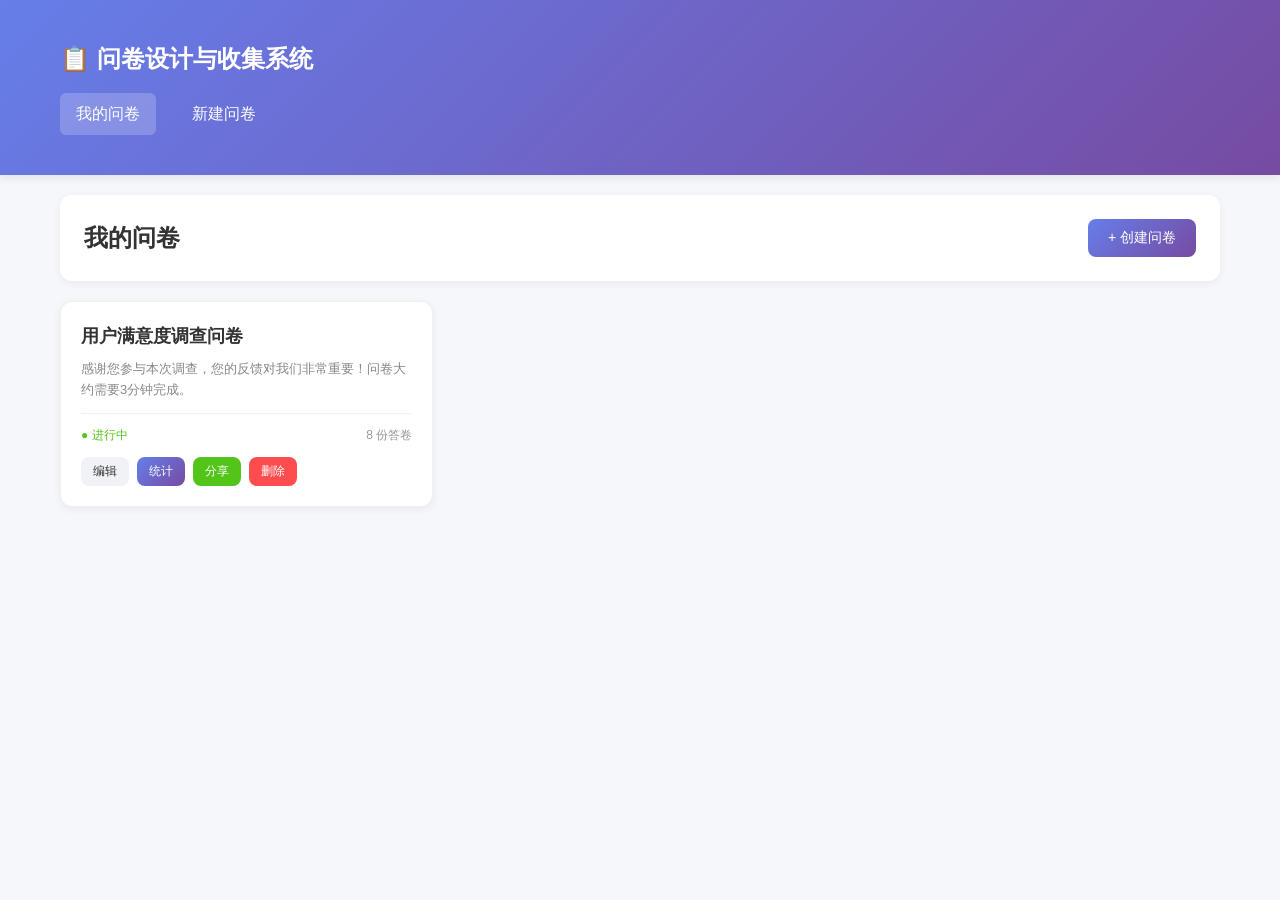
==== index.html @ a217283f "第1轮评测 - 实现一个在线问卷设计与收集系统。问卷编辑器支持多种题型：单选题、多选题、下拉选择、文本填空、评分量。" ====
<!DOCTYPE html>
<html lang="zh-CN">
<head>
    <meta charset="UTF-8">
    <meta name="viewport" content="width=device-width, initial-scale=1.0">
    <title>问卷设计与收集系统</title>
    <link rel="stylesheet" href="css/style.css">
</head>
<body>
    <div class="header">
        <div class="container">
            <h1>📋 问卷设计与收集系统</h1>
            <nav class="nav">
                <a href="index.html" class="active">我的问卷</a>
                <a href="editor.html">新建问卷</a>
            </nav>
        </div>
    </div>

    <div class="container">
        <div class="card">
            <div style="display: flex; justify-content: space-between; align-items: center;">
                <h2>我的问卷</h2>
                <button class="btn btn-primary" onclick="window.location.href='editor.html'">
                    + 创建问卷
                </button>
            </div>
        </div>

        <div id="surveyList" class="survey-list"></div>

        <div id="emptyState" class="card empty-state" style="display: none;">
            <div class="icon">📝</div>
            <h3>还没有问卷</h3>
            <p>点击上方按钮创建你的第一份问卷</p>
        </div>
    </div>

    <div id="deleteModal" class="modal hidden">
        <div class="modal-content">
            <div class="modal-header">
                <h2>确认删除</h2>
                <button class="modal-close" onclick="closeDeleteModal()">&times;</button>
            </div>
            <p>确定要删除这份问卷吗？所有答卷数据也将被删除，此操作不可恢复。</p>
            <div class="modal-footer">
                <button class="btn btn-secondary" onclick="closeDeleteModal()">取消</button>
                <button class="btn btn-danger" onclick="confirmDelete()">确认删除</button>
            </div>
        </div>
    </div>

    <div id="shareModal" class="modal hidden">
        <div class="modal-content">
            <div class="modal-header">
                <h2>分享问卷</h2>
                <button class="modal-close" onclick="closeShareModal()">&times;</button>
            </div>
            <div class="tabs">
                <div class="tab active" onclick="switchShareTab('link')">分享链接</div>
                <div class="tab" onclick="switchShareTab('embed')">嵌入代码</div>
            </div>
            <div id="linkTab" class="tab-content active">
                <label class="form-label">答题链接</label>
                <div class="share-link">
                    <input type="text" id="shareUrl" readonly>
                    <button class="btn btn-primary btn-sm" onclick="copyShareUrl()">复制</button>
                </div>
                <p style="font-size: 13px; color: #888; margin-top: 8px;">
                    将此链接分享给答题者，他们可以通过链接直接访问问卷
                </p>
            </div>
            <div id="embedTab" class="tab-content">
                <label class="form-label">iframe 嵌入代码</label>
                <div class="embed-code" id="embedCode"></div>
                <button class="btn btn-primary btn-sm" onclick="copyEmbedCode()">复制代码</button>
                <p style="font-size: 13px; color: #888; margin-top: 8px;">
                    将此代码嵌入到你的网站或博客中，用户可以直接在页面上填写问卷
                </p>
            </div>
        </div>
    </div>

    <script src="js/store.js"></script>
    <script>
        let deleteSurveyId = null;
        let shareSurveyId = null;

        function loadSurveys() {
            const surveys = SurveyStore.getSurveys();
            const listEl = document.getElementById('surveyList');
            const emptyEl = document.getElementById('emptyState');

            if (surveys.length === 0) {
                listEl.innerHTML = '';
                emptyEl.style.display = 'block';
                return;
            }

            emptyEl.style.display = 'none';
            listEl.innerHTML = surveys.map(survey => {
                const status = SurveyStore.getSurveyStatus(survey);
                const count = SurveyStore.getResponseCount(survey.id);
                const statusColor = {
                    active: '#52c41a',
                    pending: '#faad14',
                    ended: '#999',
                    full: '#ff4d4f'
                }[status.status];

                return `
                    <div class="survey-card">
                        <h3>${escapeHtml(survey.title)}</h3>
                        <p class="desc">${escapeHtml(survey.description || '暂无描述')}</p>
                        <div class="meta">
                            <span style="color: ${statusColor};">● ${status.label}</span>
                            <span>${count} 份答卷</span>
                        </div>
                        <div class="actions">
                            <button class="btn btn-secondary btn-sm" onclick="editSurvey('${survey.id}')">编辑</button>
                            <button class="btn btn-primary btn-sm" onclick="viewStats('${survey.id}')">统计</button>
                            <button class="btn btn-success btn-sm" onclick="shareSurvey('${survey.id}')">分享</button>
                            <button class="btn btn-danger btn-sm" onclick="deleteSurvey('${survey.id}')">删除</button>
                        </div>
                    </div>
                `;
            }).join('');
        }

        function editSurvey(id) {
            window.location.href = 'editor.html?id=' + id;
        }

        function viewStats(id) {
            window.location.href = 'stats.html?id=' + id;
        }

        function shareSurvey(id) {
            shareSurveyId = id;
            const shareUrl = SurveyStore.getShareUrl(id);
            const embedCode = SurveyStore.getEmbedCode(id);
            document.getElementById('shareUrl').value = shareUrl;
            document.getElementById('embedCode').textContent = embedCode;
            document.getElementById('shareModal').classList.remove('hidden');
        }

        function closeShareModal() {
            document.getElementById('shareModal').classList.add('hidden');
            shareSurveyId = null;
        }

        function switchShareTab(tab) {
            document.querySelectorAll('.tab').forEach(t => t.classList.remove('active'));
            document.querySelectorAll('.tab-content').forEach(t => t.classList.remove('active'));
            event.target.classList.add('active');
            document.getElementById(tab + 'Tab').classList.add('active');
        }

        function copyShareUrl() {
            const input = document.getElementById('shareUrl');
            input.select();
            document.execCommand('copy');
            alert('链接已复制到剪贴板');
        }

        function copyEmbedCode() {
            const code = document.getElementById('embedCode').textContent;
            const textarea = document.createElement('textarea');
            textarea.value = code;
            document.body.appendChild(textarea);
            textarea.select();
            document.execCommand('copy');
            document.body.removeChild(textarea);
            alert('嵌入代码已复制到剪贴板');
        }

        function deleteSurvey(id) {
            deleteSurveyId = id;
            document.getElementById('deleteModal').classList.remove('hidden');
        }

        function closeDeleteModal() {
            document.getElementById('deleteModal').classList.add('hidden');
            deleteSurveyId = null;
        }

        function confirmDelete() {
            if (deleteSurveyId) {
                SurveyStore.deleteSurvey(deleteSurveyId);
                closeDeleteModal();
                loadSurveys();
            }
        }

        function escapeHtml(text) {
            const div = document.createElement('div');
            div.appendChild(document.createTextNode(text));
            return div.innerHTML;
        }

        document.addEventListener('DOMContentLoaded', function() {
            SurveyStore.initSampleData();
            loadSurveys();
        });

        document.getElementById('deleteModal').addEventListener('click', function(e) {
            if (e.target === this) closeDeleteModal();
        });

        document.getElementById('shareModal').addEventListener('click', function(e) {
            if (e.target === this) closeShareModal();
        });
    </script>
</body>
</html>
---- css/style.css ----
* {
    margin: 0;
    padding: 0;
    box-sizing: border-box;
}

body {
    font-family: -apple-system, BlinkMacSystemFont, 'Segoe UI', Roboto, 'Helvetica Neue', Arial, sans-serif;
    background: #f5f7fa;
    color: #333;
    line-height: 1.6;
}

.container {
    max-width: 1200px;
    margin: 0 auto;
    padding: 20px;
}

.header {
    background: linear-gradient(135deg, #667eea 0%, #764ba2 100%);
    color: white;
    padding: 20px 0;
    box-shadow: 0 2px 10px rgba(0, 0, 0, 0.1);
}

.header h1 {
    font-size: 24px;
    font-weight: 600;
}

.nav {
    display: flex;
    gap: 20px;
    margin-top: 15px;
}

.nav a {
    color: white;
    text-decoration: none;
    padding: 8px 16px;
    border-radius: 6px;
    transition: background 0.3s;
}

.nav a:hover,
.nav a.active {
    background: rgba(255, 255, 255, 0.2);
}

.card {
    background: white;
    border-radius: 12px;
    padding: 24px;
    box-shadow: 0 2px 8px rgba(0, 0, 0, 0.06);
    margin-bottom: 20px;
}

.btn {
    display: inline-flex;
    align-items: center;
    gap: 8px;
    padding: 10px 20px;
    border: none;
    border-radius: 8px;
    cursor: pointer;
    font-size: 14px;
    font-weight: 500;
    transition: all 0.3s;
    text-decoration: none;
}

.btn-primary {
    background: linear-gradient(135deg, #667eea 0%, #764ba2 100%);
    color: white;
}

.btn-primary:hover {
    transform: translateY(-1px);
    box-shadow: 0 4px 12px rgba(102, 126, 234, 0.4);
}

.btn-secondary {
    background: #f0f2f5;
    color: #333;
}

.btn-secondary:hover {
    background: #e4e6eb;
}

.btn-danger {
    background: #ff4d4f;
    color: white;
}

.btn-danger:hover {
    background: #ff7875;
}

.btn-success {
    background: #52c41a;
    color: white;
}

.btn-success:hover {
    background: #73d13d;
}

.btn-sm {
    padding: 6px 12px;
    font-size: 12px;
}

.form-group {
    margin-bottom: 16px;
}

.form-label {
    display: block;
    margin-bottom: 6px;
    font-weight: 500;
    color: #555;
}

.form-input,
.form-textarea,
.form-select {
    width: 100%;
    padding: 10px 12px;
    border: 1px solid #d9d9d9;
    border-radius: 8px;
    font-size: 14px;
    transition: border-color 0.3s;
    font-family: inherit;
}

.form-input:focus,
.form-textarea:focus,
.form-select:focus {
    outline: none;
    border-color: #667eea;
    box-shadow: 0 0 0 3px rgba(102, 126, 234, 0.1);
}

.form-textarea {
    resize: vertical;
    min-height: 80px;
}

.survey-list {
    display: grid;
    grid-template-columns: repeat(auto-fill, minmax(300px, 1fr));
    gap: 20px;
    margin-top: 20px;
}

.survey-card {
    background: white;
    border-radius: 12px;
    padding: 20px;
    box-shadow: 0 2px 8px rgba(0, 0, 0, 0.06);
    transition: transform 0.3s, box-shadow 0.3s;
    cursor: pointer;
    border: 1px solid #f0f0f0;
}

.survey-card:hover {
    transform: translateY(-4px);
    box-shadow: 0 8px 24px rgba(0, 0, 0, 0.1);
}

.survey-card h3 {
    font-size: 18px;
    margin-bottom: 8px;
    color: #333;
}

.survey-card .desc {
    color: #888;
    font-size: 13px;
    margin-bottom: 12px;
    display: -webkit-box;
    -webkit-line-clamp: 2;
    -webkit-box-orient: vertical;
    overflow: hidden;
}

.survey-card .meta {
    display: flex;
    justify-content: space-between;
    font-size: 12px;
    color: #999;
    padding-top: 12px;
    border-top: 1px solid #f0f0f0;
}

.survey-card .actions {
    display: flex;
    gap: 8px;
    margin-top: 12px;
}

.question-item {
    background: #fafafa;
    border: 2px solid #e8e8e8;
    border-radius: 10px;
    padding: 20px;
    margin-bottom: 16px;
    transition: border-color 0.3s;
    position: relative;
}

.question-item:hover {
    border-color: #667eea;
}

.question-item.dragging {
    opacity: 0.5;
}

.question-header {
    display: flex;
    justify-content: space-between;
    align-items: flex-start;
    margin-bottom: 12px;
}

.question-type-badge {
    display: inline-block;
    padding: 4px 10px;
    background: #e8f0fe;
    color: #1976d2;
    border-radius: 4px;
    font-size: 12px;
    font-weight: 500;
}

.question-actions {
    display: flex;
    gap: 8px;
}

.question-actions button {
    padding: 4px 8px;
    border: none;
    background: transparent;
    cursor: pointer;
    color: #999;
    border-radius: 4px;
    transition: all 0.2s;
}

.question-actions button:hover {
    background: #f0f0f0;
    color: #333;
}

.question-actions .delete:hover {
    background: #fff1f0;
    color: #ff4d4f;
}

.option-item {
    display: flex;
    align-items: center;
    gap: 10px;
    margin-bottom: 8px;
    padding: 8px 12px;
    background: white;
    border: 1px solid #e8e8e8;
    border-radius: 6px;
}

.option-item input[type="text"] {
    flex: 1;
    border: none;
    outline: none;
    font-size: 14px;
}

.option-item .drag-handle {
    color: #ccc;
    cursor: move;
}

.option-item .remove-option {
    color: #ccc;
    cursor: pointer;
    background: none;
    border: none;
    padding: 4px;
}

.option-item .remove-option:hover {
    color: #ff4d4f;
}

.add-option-btn {
    display: flex;
    align-items: center;
    gap: 6px;
    padding: 8px 12px;
    background: white;
    border: 1px dashed #d9d9d9;
    border-radius: 6px;
    cursor: pointer;
    color: #666;
    font-size: 13px;
    width: 100%;
    transition: all 0.2s;
}

.add-option-btn:hover {
    border-color: #667eea;
    color: #667eea;
}

.toolbar {
    display: flex;
    gap: 10px;
    margin-bottom: 20px;
    flex-wrap: wrap;
}

.question-type-btn {
    display: flex;
    align-items: center;
    gap: 6px;
    padding: 10px 16px;
    background: white;
    border: 1px solid #d9d9d9;
    border-radius: 8px;
    cursor: pointer;
    font-size: 13px;
    transition: all 0.2s;
}

.question-type-btn:hover {
    border-color: #667eea;
    color: #667eea;
}

.survey-preview {
    max-width: 700px;
    margin: 0 auto;
}

.survey-title {
    text-align: center;
    font-size: 28px;
    margin-bottom: 12px;
    color: #333;
}

.survey-desc {
    text-align: center;
    color: #666;
    margin-bottom: 30px;
}

.question-block {
    background: white;
    border-radius: 12px;
    padding: 24px;
    margin-bottom: 16px;
    box-shadow: 0 2px 8px rgba(0, 0, 0, 0.04);
}

.question-block.hidden {
    display: none;
}

.question-title {
    font-size: 16px;
    font-weight: 600;
    margin-bottom: 16px;
    color: #333;
}

.question-title .required {
    color: #ff4d4f;
    margin-left: 4px;
}

.option-list {
    display: flex;
    flex-direction: column;
    gap: 10px;
}

.option-label {
    display: flex;
    align-items: center;
    gap: 10px;
    padding: 12px 16px;
    border: 1px solid #e8e8e8;
    border-radius: 8px;
    cursor: pointer;
    transition: all 0.2s;
}

.option-label:hover {
    border-color: #667eea;
    background: #f8f9ff;
}

.option-label.selected {
    border-color: #667eea;
    background: #f0f3ff;
}

.option-label input[type="radio"],
.option-label input[type="checkbox"] {
    width: 18px;
    height: 18px;
    accent-color: #667eea;
}

.rating-scale {
    display: flex;
    gap: 10px;
    justify-content: center;
}

.rating-scale .star {
    font-size: 32px;
    cursor: pointer;
    color: #d9d9d9;
    transition: color 0.2s;
}

.rating-scale .star.active,
.rating-scale .star:hover {
    color: #fadb14;
}

.matrix-table {
    width: 100%;
    border-collapse: collapse;
}

.matrix-table th,
.matrix-table td {
    padding: 12px;
    text-align: center;
    border: 1px solid #e8e8e8;
}

.matrix-table th {
    background: #fafafa;
    font-weight: 500;
}

.matrix-table td:first-child {
    text-align: left;
    background: #fafafa;
}

.submit-btn {
    display: block;
    width: 100%;
    padding: 14px;
    font-size: 16px;
    margin-top: 24px;
}

.stats-grid {
    display: grid;
    grid-template-columns: repeat(auto-fit, minmax(280px, 1fr));
    gap: 20px;
    margin-bottom: 30px;
}

.stat-card {
    background: white;
    border-radius: 12px;
    padding: 24px;
    box-shadow: 0 2px 8px rgba(0, 0, 0, 0.06);
}

.stat-card h3 {
    font-size: 14px;
    color: #888;
    margin-bottom: 8px;
    font-weight: 500;
}

.stat-card .value {
    font-size: 36px;
    font-weight: 700;
    color: #333;
}

.stat-card .value.primary {
    color: #667eea;
}

.chart-container {
    background: white;
    border-radius: 12px;
    padding: 24px;
    margin-bottom: 20px;
    box-shadow: 0 2px 8px rgba(0, 0, 0, 0.06);
}

.chart-container h3 {
    font-size: 16px;
    margin-bottom: 20px;
    color: #333;
}

.bar-chart {
    display: flex;
    flex-direction: column;
    gap: 12px;
}

.bar-item {
    display: flex;
    align-items: center;
    gap: 12px;
}

.bar-label {
    width: 100px;
    text-align: right;
    font-size: 13px;
    color: #555;
    flex-shrink: 0;
}

.bar-track {
    flex: 1;
    height: 24px;
    background: #f0f2f5;
    border-radius: 4px;
    overflow: hidden;
    position: relative;
}

.bar-fill {
    height: 100%;
    background: linear-gradient(90deg, #667eea 0%, #764ba2 100%);
    border-radius: 4px;
    transition: width 0.6s ease;
}

.bar-value {
    width: 60px;
    font-size: 13px;
    color: #666;
    flex-shrink: 0;
}

.filter-section {
    background: white;
    border-radius: 12px;
    padding: 20px;
    margin-bottom: 20px;
    box-shadow: 0 2px 8px rgba(0, 0, 0, 0.06);
}

.filter-row {
    display: flex;
    gap: 16px;
    flex-wrap: wrap;
    align-items: flex-end;
}

.filter-row .form-group {
    flex: 1;
    min-width: 200px;
    margin-bottom: 0;
}

.responses-table {
    width: 100%;
    border-collapse: collapse;
    background: white;
    border-radius: 12px;
    overflow: hidden;
    box-shadow: 0 2px 8px rgba(0, 0, 0, 0.06);
}

.responses-table th,
.responses-table td {
    padding: 12px 16px;
    text-align: left;
    border-bottom: 1px solid #f0f0f0;
}

.responses-table th {
    background: #fafafa;
    font-weight: 600;
    font-size: 13px;
    color: #555;
}

.responses-table tr:hover {
    background: #fafafa;
}

.modal {
    position: fixed;
    top: 0;
    left: 0;
    right: 0;
    bottom: 0;
    background: rgba(0, 0, 0, 0.5);
    display: flex;
    align-items: center;
    justify-content: center;
    z-index: 1000;
}

.modal.hidden {
    display: none;
}

.modal-content {
    background: white;
    border-radius: 12px;
    padding: 30px;
    max-width: 500px;
    width: 90%;
    max-height: 80vh;
    overflow-y: auto;
}

.modal-header {
    display: flex;
    justify-content: space-between;
    align-items: center;
    margin-bottom: 20px;
}

.modal-header h2 {
    font-size: 20px;
}

.modal-close {
    background: none;
    border: none;
    font-size: 24px;
    cursor: pointer;
    color: #999;
}

.modal-close:hover {
    color: #333;
}

.modal-footer {
    display: flex;
    justify-content: flex-end;
    gap: 12px;
    margin-top: 24px;
}

.tabs {
    display: flex;
    border-bottom: 2px solid #f0f0f0;
    margin-bottom: 24px;
}

.tab {
    padding: 12px 24px;
    cursor: pointer;
    border-bottom: 2px solid transparent;
    margin-bottom: -2px;
    font-weight: 500;
    color: #666;
    transition: all 0.2s;
}

.tab:hover {
    color: #333;
}

.tab.active {
    color: #667eea;
    border-bottom-color: #667eea;
}

.tab-content {
    display: none;
}

.tab-content.active {
    display: block;
}

.embed-code {
    background: #f6f8fa;
    padding: 16px;
    border-radius: 8px;
    font-family: 'Courier New', monospace;
    font-size: 13px;
    overflow-x: auto;
    margin: 12px 0;
    border: 1px solid #e8e8e8;
}

.share-link {
    display: flex;
    gap: 8px;
    margin: 12px 0;
}

.share-link input {
    flex: 1;
    padding: 10px;
    border: 1px solid #d9d9d9;
    border-radius: 6px;
    font-size: 13px;
}

.empty-state {
    text-align: center;
    padding: 60px 20px;
    color: #999;
}

.empty-state .icon {
    font-size: 48px;
    margin-bottom: 16px;
}

.empty-state h3 {
    font-size: 18px;
    margin-bottom: 8px;
    color: #666;
}

.success-page {
    text-align: center;
    padding: 60px 20px;
}

.success-page .icon {
    font-size: 64px;
    margin-bottom: 20px;
}

.success-page h2 {
    font-size: 24px;
    margin-bottom: 12px;
    color: #52c41a;
}

.success-page p {
    color: #666;
    margin-bottom: 24px;
}

.logic-builder {
    background: #f0f5ff;
    border: 1px solid #d6e4ff;
    border-radius: 8px;
    padding: 16px;
    margin-top: 16px;
}

.logic-builder h4 {
    font-size: 14px;
    margin-bottom: 12px;
    color: #1976d2;
}

.logic-rule {
    display: flex;
    gap: 8px;
    align-items: center;
    margin-bottom: 8px;
    flex-wrap: wrap;
}

.logic-rule select,
.logic-rule input {
    padding: 6px 10px;
    border: 1px solid #d9d9d9;
    border-radius: 4px;
    font-size: 13px;
}

.logic-rule .remove-rule {
    color: #ff4d4f;
    cursor: pointer;
    background: none;
    border: none;
    padding: 4px;
}

@media (max-width: 768px) {
    .container {
        padding: 12px;
    }

    .survey-list {
        grid-template-columns: 1fr;
    }

    .toolbar {
        flex-direction: column;
    }

    .nav {
        flex-wrap: wrap;
    }

    .filter-row {
        flex-direction: column;
    }

    .filter-row .form-group {
        width: 100%;
    }
}
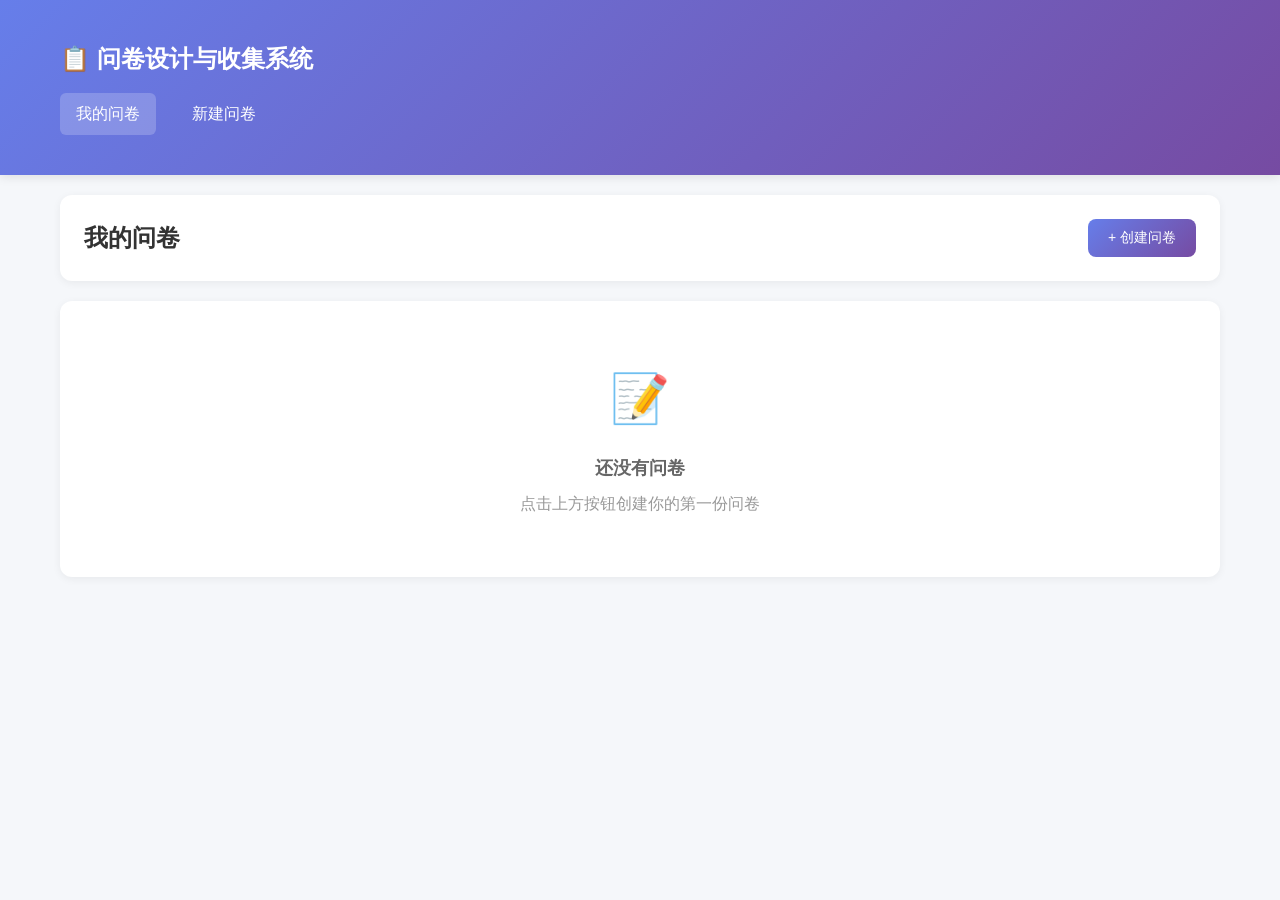
==== commit 159d1856: "第2轮评测 - 1、分享出去的答题链接希望换个浏览器或另一台设备打开也能看到同一份问卷并提交,iframe 嵌到别。" ====
--- a/index.html
+++ b/index.html
@@ -27,7 +27,11 @@
             </div>
         </div>
 
-        <div id="surveyList" class="survey-list"></div>
+        <div id="surveyList" class="survey-list">
+            <div style="grid-column: 1/-1; text-align: center; padding: 40px; color: #888;">
+                加载中...
+            </div>
+        </div>
 
         <div id="emptyState" class="card empty-state" style="display: none;">
             <div class="icon">📝</div>
@@ -67,7 +71,7 @@
                     <button class="btn btn-primary btn-sm" onclick="copyShareUrl()">复制</button>
                 </div>
                 <p style="font-size: 13px; color: #888; margin-top: 8px;">
-                    将此链接分享给答题者，他们可以通过链接直接访问问卷
+                    将此链接分享给答题者，他们可以通过链接直接访问问卷。支持跨设备、跨浏览器访问。
                 </p>
             </div>
             <div id="embedTab" class="tab-content">
@@ -75,7 +79,7 @@
                 <div class="embed-code" id="embedCode"></div>
                 <button class="btn btn-primary btn-sm" onclick="copyEmbedCode()">复制代码</button>
                 <p style="font-size: 13px; color: #888; margin-top: 8px;">
-                    将此代码嵌入到你的网站或博客中，用户可以直接在页面上填写问卷
+                    将此代码嵌入到你的网站或博客中，用户可以直接在页面上填写问卷，数据会实时同步到后台。
                 </p>
             </div>
         </div>
@@ -85,36 +89,56 @@
     <script>
         let deleteSurveyId = null;
         let shareSurveyId = null;
-
-        function loadSurveys() {
-            const surveys = SurveyStore.getSurveys();
+        let surveyListCache = [];
+
+        async function loadSurveys() {
+            try {
+                const surveys = await SurveyStore.getSurveys();
+                surveyListCache = surveys || [];
+                renderSurveyList(surveyListCache);
+            } catch (e) {
+                console.error('加载问卷列表失败:', e);
+                document.getElementById('surveyList').innerHTML = `
+                    <div style="grid-column: 1/-1; text-align: center; padding: 40px; color: #ff4d4f;">
+                        加载失败，请刷新页面重试
+                    </div>
+                `;
+            }
+        }
+
+        async function renderSurveyList(surveys) {
             const listEl = document.getElementById('surveyList');
             const emptyEl = document.getElementById('emptyState');
 
-            if (surveys.length === 0) {
+            if (!surveys || surveys.length === 0) {
                 listEl.innerHTML = '';
                 emptyEl.style.display = 'block';
                 return;
             }
 
             emptyEl.style.display = 'none';
-            listEl.innerHTML = surveys.map(survey => {
-                const status = SurveyStore.getSurveyStatus(survey);
-                const count = SurveyStore.getResponseCount(survey.id);
+            
+            const surveysWithStatus = await Promise.all(surveys.map(async (survey) => {
+                const status = await SurveyStore.getSurveyStatus(survey.id);
+                const count = await SurveyStore.getResponseCount(survey.id);
+                return { ...survey, status, count };
+            }));
+
+            listEl.innerHTML = surveysWithStatus.map(survey => {
                 const statusColor = {
                     active: '#52c41a',
                     pending: '#faad14',
                     ended: '#999',
                     full: '#ff4d4f'
-                }[status.status];
+                }[survey.status?.status] || '#999';
 
                 return `
                     <div class="survey-card">
                         <h3>${escapeHtml(survey.title)}</h3>
                         <p class="desc">${escapeHtml(survey.description || '暂无描述')}</p>
                         <div class="meta">
-                            <span style="color: ${statusColor};">● ${status.label}</span>
-                            <span>${count} 份答卷</span>
+                            <span style="color: ${statusColor};">● ${survey.status?.label || '未知'}</span>
+                            <span>${survey.count} 份答卷</span>
                         </div>
                         <div class="actions">
                             <button class="btn btn-secondary btn-sm" onclick="editSurvey('${survey.id}')">编辑</button>
@@ -184,11 +208,15 @@
             deleteSurveyId = null;
         }
 
-        function confirmDelete() {
+        async function confirmDelete() {
             if (deleteSurveyId) {
-                SurveyStore.deleteSurvey(deleteSurveyId);
-                closeDeleteModal();
-                loadSurveys();
+                try {
+                    await SurveyStore.deleteSurvey(deleteSurveyId);
+                    closeDeleteModal();
+                    await loadSurveys();
+                } catch (e) {
+                    alert('删除失败：' + e.message);
+                }
             }
         }
 
@@ -198,9 +226,9 @@
             return div.innerHTML;
         }
 
-        document.addEventListener('DOMContentLoaded', function() {
-            SurveyStore.initSampleData();
-            loadSurveys();
+        document.addEventListener('DOMContentLoaded', async function() {
+            await SurveyStore.initSampleData();
+            await loadSurveys();
         });
 
         document.getElementById('deleteModal').addEventListener('click', function(e) {
